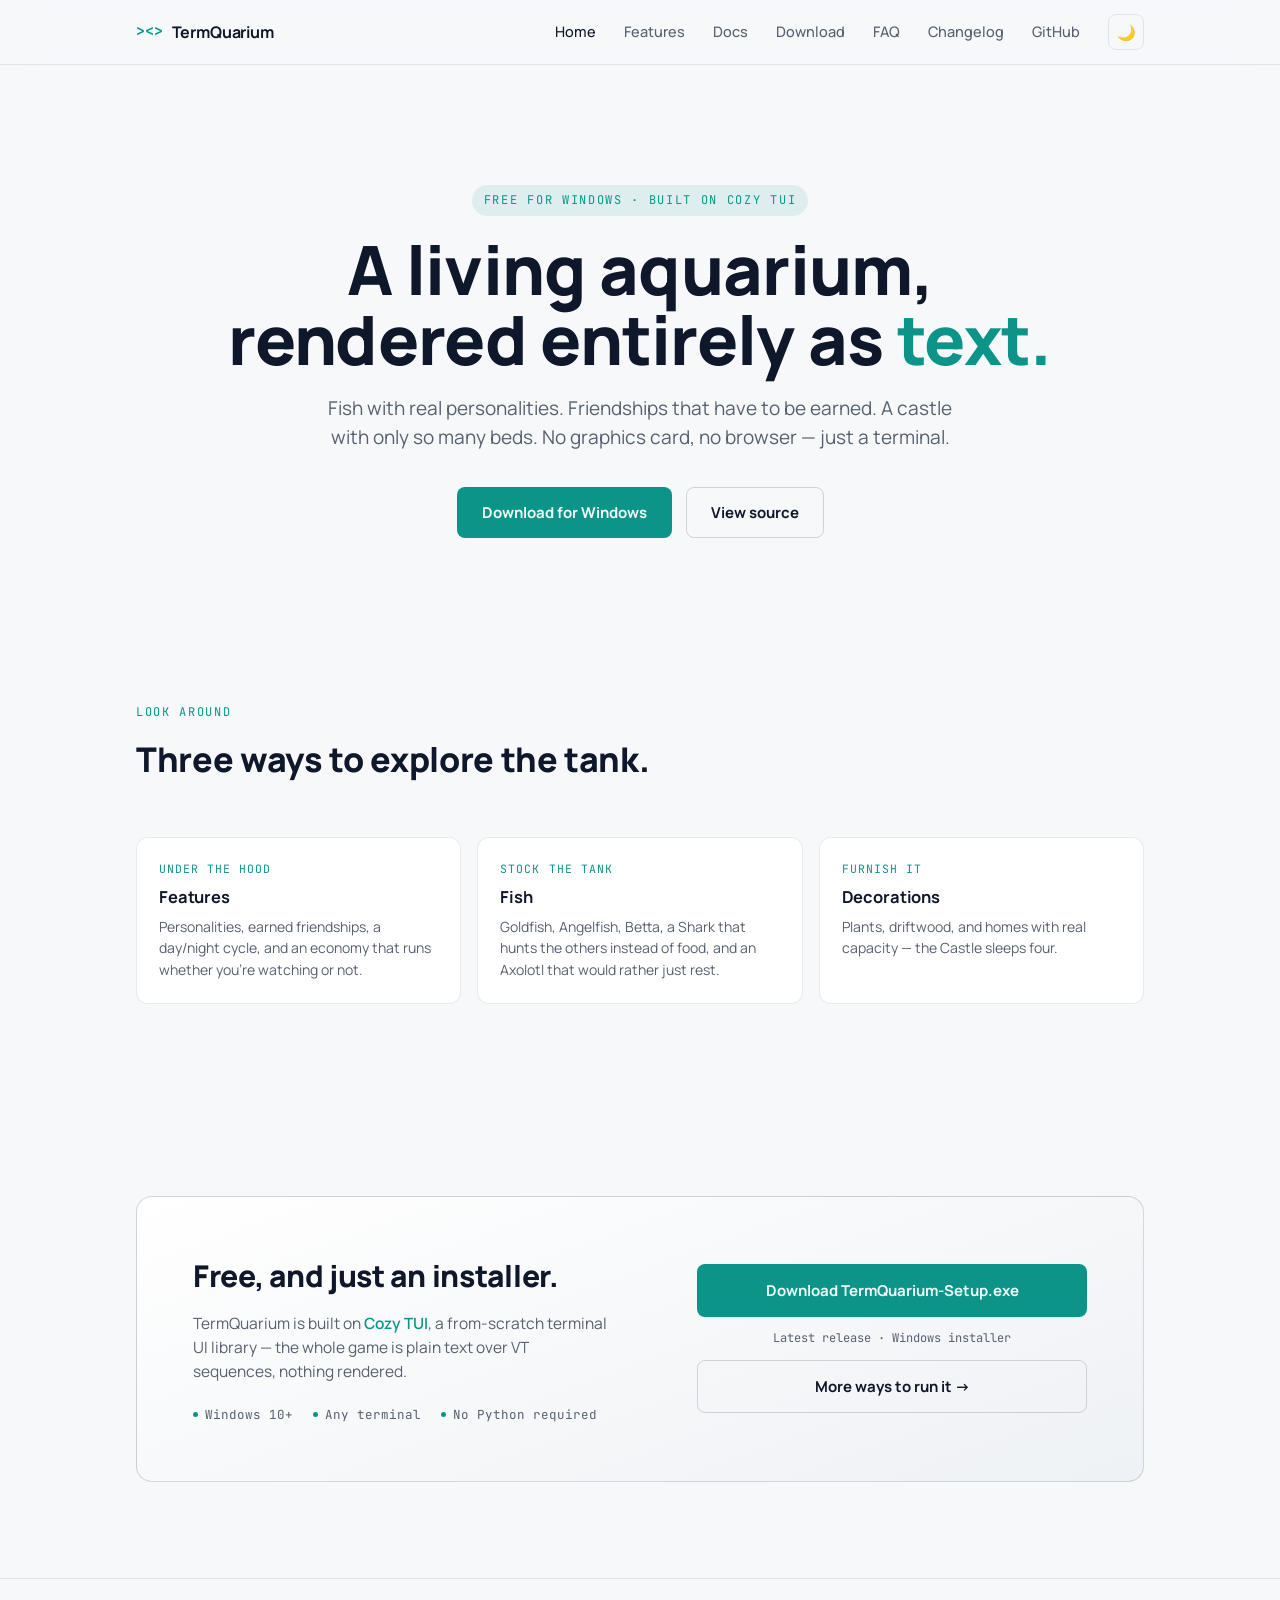
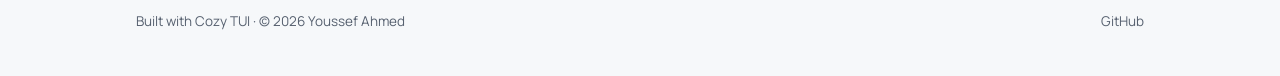
==== examples/aquarium/website/index.html @ ce991adc "feat(termquarium): cloud saves, forest exploration, ambience, and the docs site Aquarium example wor" ====
<!doctype html>
<html lang="en">
<head>
<meta charset="utf-8" />
<meta name="viewport" content="width=device-width, initial-scale=1" />
<title>TermQuarium — a living aquarium in your terminal</title>
<meta name="description" content="TermQuarium is a terminal aquarium simulator built on Cozy TUI. Fish grow personalities, earn friendships, and sleep inside the castle while you're away. Free for Windows." />
<link rel="icon" href="data:image/svg+xml,%3Csvg xmlns='http://www.w3.org/2000/svg' viewBox='0 0 100 100'%3E%3Ctext y='.9em' font-size='90'%3E%F0%9F%90%A0%3C/text%3E%3C/svg%3E" />
<link rel="preconnect" href="https://fonts.googleapis.com" />
<link rel="preconnect" href="https://fonts.gstatic.com" crossorigin />
<link href="https://fonts.googleapis.com/css2?family=Manrope:wght@400;500;600;700;800&family=JetBrains+Mono:wght@400;500;600&display=swap" rel="stylesheet" />
<link rel="stylesheet" href="styles.css" />
</head>
<body>

  <nav class="nav">
    <div class="wrap">
      <a class="logo" href="index.html"><span class="glyph">&gt;&lt;&gt;</span>TermQuarium</a>
      <div class="nav-right">
        <div class="nav-links" id="navLinks">
          <a class="link" href="index.html" aria-current="page">Home</a>
          <a class="link" href="features.html">Features</a>
          <a class="link" href="documentation/index.html">Docs</a>
          <a class="link" href="download.html">Download</a>
          <a class="link" href="faq.html">FAQ</a>
          <a class="link" href="changelog.html">Changelog</a>
          <a class="link" href="https://github.com/youssefahmed2017/TermQuarium" target="_blank">GitHub</a>
        </div>
        <div class="nav-actions">
          <button class="icon-btn" id="themeToggle" aria-label="Toggle day/night theme" title="Toggle day/night theme">🌙</button>
          <button class="icon-btn nav-toggle" id="navToggle" aria-label="Open menu" aria-expanded="false" aria-controls="navLinks">☰</button>
        </div>
      </div>
    </div>
  </nav>

  <header class="hero">
    <div class="wrap">
      <span class="eyebrow">Free for Windows · built on Cozy TUI</span>
      <h1>A living aquarium,<br />rendered entirely as <span class="accent-text">text.</span></h1>
      <p class="lede">Fish with real personalities. Friendships that have to be earned. A castle with only so many beds. No graphics card, no browser — just a terminal.</p>
      <div class="cta-row">
        <a class="btn btn-primary" href="download.html">Download for Windows</a>
        <a class="btn btn-ghost" href="https://github.com/youssefahmed2017/TermQuarium" target="_blank">View source</a>
      </div>
    </div>
  </header>

  <main>

    <section class="tight">
      <div class="wrap">
        <div class="section-head">
          <span class="eyebrow mono" style="background:none;padding:0;display:inline">Look around</span>
          <h2>Three ways to explore the tank.</h2>
        </div>
        <div class="teaser-grid">
          <a class="teaser-card" href="features.html">
            <span class="tag">Under the hood</span>
            <h3>Features</h3>
            <p>Personalities, earned friendships, a day/night cycle, and an economy that runs whether you're watching or not.</p>
          </a>
          <a class="teaser-card" href="documentation/fish.html">
            <span class="tag">Stock the tank</span>
            <h3>Fish</h3>
            <p>Goldfish, Angelfish, Betta, a Shark that hunts the others instead of food, and an Axolotl that would rather just rest.</p>
          </a>
          <a class="teaser-card" href="documentation/decorations.html">
            <span class="tag">Furnish it</span>
            <h3>Decorations</h3>
            <p>Plants, driftwood, and homes with real capacity — the Castle sleeps four.</p>
          </a>
        </div>
      </div>
    </section>

    <section id="download">
      <div class="wrap">
        <div class="download">
          <div>
            <h2>Free, and just an installer.</h2>
            <p>TermQuarium is built on <a target="_blank" href="https://github.com/youssefahmed2017/cozy_tui" style="color:var(--accent);text-decoration:none;font-weight:600">Cozy TUI</a>, a from-scratch terminal UI library — the whole game is plain text over VT sequences, nothing rendered.</p>
            <div class="req-row">
              <span>Windows 10+</span>
              <span>Any terminal</span>
              <span>No Python required</span>
            </div>
          </div>
          <div class="download-actions">
            <a class="btn btn-primary" target="_blank" href="https://github.com/youssefahmed2017/TermQuarium/releases/latest/download/TermQuarium-Setup.exe">Download TermQuarium-Setup.exe</a>
            <span class="filesize">Latest release · Windows installer</span>
            <a class="btn btn-ghost" href="download.html">More ways to run it →</a>
          </div>
        </div>
      </div>
    </section>

  </main>

  <footer>
    <div class="wrap">
      <span>Built with <a href="https://github.com/youssefahmed2017/cozy_tui" target="_blank">Cozy TUI</a> · © 2026 Youssef Ahmed</span>
      <span><a href="https://github.com/youssefahmed2017/TermQuarium">GitHub</a></span>
    </div>
  </footer>

<script src="script.js"></script>
</body>
</html>
---- examples/aquarium/website/styles.css ----
:root {
  --bg: #0a0e14;
  --surface: #11161f;
  --surface-2: #171d29;
  --border: rgba(148, 163, 184, 0.13);
  --border-strong: rgba(148, 163, 184, 0.24);
  --ink: #eef2f6;
  --ink-muted: #7c8798;
  --accent: #2dd4bf;
  --accent-ink: #04211d;
  --accent-soft: rgba(45, 212, 191, 0.14);
  --amber: #f5a623;
  --glow: rgba(45, 212, 191, 0.22);
}
@media (prefers-color-scheme: light) {
  :root {
    --bg: #f6f8fa;
    --surface: #ffffff;
    --surface-2: #eef1f5;
    --border: rgba(15, 23, 42, 0.09);
    --border-strong: rgba(15, 23, 42, 0.16);
    --ink: #0f172a;
    --ink-muted: #56606f;
    --accent: #0d9488;
    --accent-ink: #f0fdfa;
    --accent-soft: rgba(13, 148, 136, 0.1);
    --glow: rgba(13, 148, 136, 0.16);
  }
}
:root[data-theme="dark"] {
  --bg: #0a0e14; --surface: #11161f; --surface-2: #171d29;
  --border: rgba(148, 163, 184, 0.13); --border-strong: rgba(148, 163, 184, 0.24);
  --ink: #eef2f6; --ink-muted: #7c8798;
  --accent: #2dd4bf; --accent-ink: #04211d; --accent-soft: rgba(45, 212, 191, 0.14);
  --glow: rgba(45, 212, 191, 0.22);
}
:root[data-theme="light"] {
  --bg: #f6f8fa; --surface: #ffffff; --surface-2: #eef1f5;
  --border: rgba(15, 23, 42, 0.09); --border-strong: rgba(15, 23, 42, 0.16);
  --ink: #0f172a; --ink-muted: #56606f;
  --accent: #0d9488; --accent-ink: #f0fdfa; --accent-soft: rgba(13, 148, 136, 0.1);
  --glow: rgba(13, 148, 136, 0.16);
}

* { box-sizing: border-box; }
html { color-scheme: dark light; scroll-behavior: smooth; }
body {
  margin: 0;
  background: var(--bg);
  color: var(--ink);
  font-family: "Manrope", system-ui, sans-serif;
  font-size: 16px;
  line-height: 1.55;
  -webkit-font-smoothing: antialiased;
  transition: background 0.25s ease, color 0.25s ease;
  overflow-x: hidden;
}
.mono { font-family: "JetBrains Mono", ui-monospace, Menlo, Consolas, monospace; }
h1, h2, h3 { text-wrap: balance; margin: 0; letter-spacing: -0.01em; }
p { margin: 0; }
a { color: inherit; }
::selection { background: var(--accent); color: var(--accent-ink); }
:focus-visible { outline: 2px solid var(--accent); outline-offset: 3px; border-radius: 2px; }

.wrap { max-width: 1120px; margin: 0 auto; padding: 0 clamp(20px, 5vw, 56px); }

/* ---------------------------- nav ---------------------------- */
.nav {
  position: sticky; top: 0; z-index: 20;
  background: color-mix(in srgb, var(--bg) 82%, transparent);
  backdrop-filter: blur(14px);
  border-bottom: 1px solid var(--border);
}
.nav .wrap { display: flex; align-items: center; justify-content: space-between; height: 64px; position: relative; }
.logo { display: flex; align-items: center; gap: 9px; font-weight: 700; font-size: 16px; letter-spacing: -0.01em; text-decoration: none; color: var(--ink); }
.logo .glyph { font-family: "JetBrains Mono", monospace; color: var(--accent); font-size: 15px; }
.nav-right { display: flex; align-items: center; gap: clamp(16px, 2.6vw, 28px); }
.nav-links { display: flex; align-items: center; gap: clamp(16px, 2.6vw, 28px); font-size: 14.5px; }
.nav-links a.link { text-decoration: none; color: var(--ink-muted); font-weight: 500; white-space: nowrap; }
.nav-links a.link:hover, .nav-links a.link[aria-current="page"] { color: var(--ink); }
.nav-actions { display: flex; align-items: center; gap: 10px; flex: none; }
.icon-btn {
  font-family: inherit; background: none; border: 1px solid var(--border);
  color: var(--ink); border-radius: 8px; width: 36px; height: 36px;
  display: grid; place-items: center; cursor: pointer; font-size: 15px; flex: none;
}
.icon-btn:hover { border-color: var(--border-strong); }
.nav-toggle { display: none; font-size: 17px; }
.btn {
  font-family: "Manrope", sans-serif; font-weight: 700; font-size: 14.5px;
  text-decoration: none; padding: 10px 18px; border-radius: 8px;
  display: inline-flex; align-items: center; gap: 8px; border: 1px solid transparent;
  transition: transform 0.15s ease, filter 0.15s ease, border-color 0.15s ease;
}
.btn-primary { background: var(--accent); color: var(--accent-ink); }
.btn-primary:hover { filter: brightness(1.08); transform: translateY(-1px); }
.btn-ghost { border-color: var(--border-strong); color: var(--ink); }
.btn-ghost:hover { border-color: var(--accent); color: var(--accent); }

/* ---------------------------- hero ---------------------------- */
.hero { padding: clamp(64px, 10vw, 120px) 0 clamp(48px, 7vw, 84px); text-align: center; }
.hero.page-hero { padding: clamp(44px, 6vw, 68px) 0 clamp(28px, 4vw, 40px); }
.eyebrow {
  font-family: "JetBrains Mono", monospace; text-transform: uppercase; letter-spacing: 0.14em;
  font-size: 12px; color: var(--accent); margin-bottom: 18px; display: inline-flex;
  align-items: center; gap: 8px; background: var(--accent-soft); padding: 6px 12px; border-radius: 999px;
}
.hero h1 {
  font-size: clamp(38px, 6.4vw, 68px); font-weight: 800; line-height: 1.03;
  max-width: 18ch; margin: 0 auto 20px;
}
.hero.page-hero h1 { font-size: clamp(30px, 4.4vw, 46px); max-width: 22ch; margin-bottom: 14px; }
.hero h1 .accent-text { color: var(--accent); }
.hero p.lede { font-size: clamp(16px, 2vw, 19px); color: var(--ink-muted); max-width: 52ch; margin: 0 auto 34px; }
.hero.page-hero p.lede { margin-bottom: 0; }
.cta-row { display: flex; flex-wrap: wrap; gap: 14px; justify-content: center; margin-bottom: clamp(48px, 8vw, 76px); }
.cta-row .btn { padding: 13px 24px; font-size: 15px; }

/* ---- terminal-chrome panel, reused for code/shell snippets ---- */
.plate-frame {
  position: relative;
  background: var(--surface);
  border: 1px solid var(--border-strong);
  border-radius: 14px;
  box-shadow: 0 40px 80px -30px rgba(0, 0, 0, 0.55);
  overflow: hidden;
  text-align: left;
  max-width: 860px;
  margin: 0 auto;
}
.plate-titlebar {
  display: flex; align-items: center; gap: 10px; padding: 11px 18px;
  border-bottom: 1px solid var(--border); background: var(--surface-2);
}
.plate-titlebar .tab {
  font-family: "JetBrains Mono", monospace; font-size: 12px; color: var(--ink-muted);
  display: flex; align-items: center; gap: 7px;
}
.plate-titlebar .tab .led { width: 6px; height: 6px; border-radius: 50%; background: var(--accent); box-shadow: 0 0 6px var(--glow); }
.plate-titlebar .status { margin-left: auto; font-family: "JetBrains Mono", monospace; font-size: 11.5px; color: var(--ink-muted); }
.tank {
  font-family: "JetBrains Mono", monospace; font-size: 13px; line-height: 1.55;
  padding: 20px 22px 22px; color: #b9c4d6; overflow-x: auto; white-space: pre;
  position: relative; min-height: 240px;
}
.plant { color: #57a869; }
.rock { color: #6b7385; }
.castle-roof { color: #d3a24a; }
.goldfish { color: #ecc24c; }
.angelfish { color: var(--accent); }
.betta { color: #e2685f; }

/* ---------------------------- sections ---------------------------- */
section { padding: clamp(56px, 8vw, 96px) 0; }
section.tight { padding-top: 0; }
.section-head { max-width: 56ch; margin-bottom: clamp(32px, 5vw, 52px); }
.section-head .eyebrow { background: none; padding: 0; }
.section-head h2 { font-size: clamp(26px, 3.2vw, 34px); font-weight: 800; margin-top: 10px; }
.section-head p { color: var(--ink-muted); margin-top: 10px; font-size: 15.5px; }

/* ---- feature rows ---- */
.feature-list { display: grid; gap: 0; }
.feature {
  display: grid; grid-template-columns: 160px 1fr; gap: 28px;
  padding: 26px 0; border-top: 1px solid var(--border);
}
.feature:last-child { border-bottom: 1px solid var(--border); }
.feature .tag {
  font-family: "JetBrains Mono", monospace; font-size: 12px; text-transform: uppercase;
  letter-spacing: 0.09em; color: var(--accent); padding-top: 4px;
}
.feature h3 { font-size: 18.5px; font-weight: 700; margin-bottom: 7px; }
.feature p { color: var(--ink-muted); font-size: 15px; max-width: 60ch; }

/* ---- card grid (species / decorations) ---- */
.card-grid { display: grid; grid-template-columns: repeat(auto-fit, minmax(210px, 1fr)); gap: 1px; background: var(--border); border: 1px solid var(--border); border-radius: 12px; overflow: hidden; }
.card-grid .card { background: var(--surface); padding: 26px 22px; display: flex; flex-direction: column; gap: 8px; }
.card-grid .card .glyph { font-family: "JetBrains Mono", monospace; font-size: 24px; }
.card-grid .card h3 { font-size: 17px; font-weight: 700; }
.card-grid .card p { font-size: 14px; color: var(--ink-muted); }
.card-grid .card .price { font-family: "JetBrains Mono", monospace; font-size: 12px; color: var(--ink-muted); margin-top: auto; padding-top: 8px; }

.note-card {
  border: 1px dashed var(--border-strong); border-radius: 12px; padding: 18px 22px;
  color: var(--ink-muted); font-size: 14.5px; margin-top: 28px;
}
.note-card b { color: var(--ink); }

/* ---- home teaser grid ---- */
.teaser-grid { display: grid; grid-template-columns: repeat(auto-fit, minmax(220px, 1fr)); gap: 16px; }
.teaser-card {
  background: var(--surface); border: 1px solid var(--border); border-radius: 12px;
  padding: 22px; text-decoration: none; color: var(--ink);
  transition: border-color 0.15s ease, transform 0.15s ease;
  display: flex; flex-direction: column; gap: 6px;
}
.teaser-card:hover { border-color: var(--border-strong); transform: translateY(-2px); }
.teaser-card .tag { font-family: "JetBrains Mono", monospace; font-size: 11.5px; text-transform: uppercase; letter-spacing: 0.09em; color: var(--accent); }
.teaser-card h3 { font-size: 16.5px; font-weight: 700; }
.teaser-card p { font-size: 14px; color: var(--ink-muted); }


/* ---- documentation shell (sidebar + content) ---- */
.docs-shell { display: grid; grid-template-columns: 200px 1fr; gap: clamp(28px, 5vw, 56px); align-items: start; }
.docs-sidebar { position: sticky; top: 84px; display: flex; flex-direction: column; gap: 2px; }
.docs-sidebar .kicker { font-family: "JetBrains Mono", monospace; font-size: 11px; text-transform: uppercase; letter-spacing: 0.09em; color: var(--ink-muted); margin-bottom: 8px; }
.docs-sidebar a { text-decoration: none; color: var(--ink-muted); font-size: 14.5px; padding: 7px 10px; border-radius: 7px; }
.docs-sidebar a:hover { color: var(--ink); background: var(--surface); }
.docs-sidebar a[aria-current="page"] { color: var(--ink); background: var(--surface-2); font-weight: 600; }
.docs-content h2 { font-size: clamp(22px, 2.6vw, 27px); font-weight: 800; margin: 36px 0 12px; }
.docs-content h2:first-child { margin-top: 0; }
.docs-content p { color: var(--ink-muted); font-size: 15.5px; margin-bottom: 12px; max-width: 68ch; }
.docs-content ul, .docs-content ol { color: var(--ink-muted); font-size: 15px; max-width: 68ch; padding-left: 20px; margin-bottom: 12px; }
.docs-content li { margin-bottom: 6px; }
.docs-content table { border-collapse: collapse; width: 100%; margin: 8px 0 20px; font-size: 14.5px; }
.docs-content th, .docs-content td { text-align: left; padding: 9px 14px; border-bottom: 1px solid var(--border); }
.docs-content th { color: var(--ink-muted); font-weight: 600; font-family: "JetBrains Mono", monospace; font-size: 12px; text-transform: uppercase; letter-spacing: 0.06em; }
.docs-content kbd { font-family: "JetBrains Mono", monospace; font-size: 12.5px; background: var(--surface-2); border: 1px solid var(--border-strong); border-radius: 5px; padding: 2px 7px; color: var(--ink); }
.docs-table-wrap { overflow-x: auto; }
@media (max-width: 760px) {
  .docs-shell { grid-template-columns: 1fr; }
  .docs-sidebar { position: static; flex-direction: row; flex-wrap: wrap; }
}

/* ---- FAQ ---- */
.faq-list { display: grid; gap: 1px; background: var(--border); border: 1px solid var(--border); border-radius: 12px; overflow: hidden; }
.faq-item { background: var(--surface); padding: 20px 24px; }
.faq-item h3 { font-size: 15.5px; font-weight: 700; margin-bottom: 6px; }
.faq-item p { font-size: 14.5px; color: var(--ink-muted); }

/* ---- Changelog ---- */
.changelog-entry { border-top: 1px solid var(--border); padding: 28px 0; }
.changelog-entry:last-child { border-bottom: 1px solid var(--border); }
.changelog-head { display: flex; align-items: baseline; gap: 12px; margin-bottom: 14px; flex-wrap: wrap; }
.changelog-version { font-family: "JetBrains Mono", monospace; font-weight: 600; font-size: 15px; }
.changelog-date { font-size: 13px; color: var(--ink-muted); }
.changelog-group { margin-bottom: 12px; }
.changelog-group:last-child { margin-bottom: 0; }
.changelog-group .kind { font-family: "JetBrains Mono", monospace; font-size: 11.5px; text-transform: uppercase; letter-spacing: 0.09em; color: var(--accent); margin-bottom: 6px; display: block; }
.changelog-group ul { margin: 0; padding-left: 18px; color: var(--ink-muted); font-size: 14.5px; }
.changelog-group li { margin-bottom: 4px; }
.changelog-badge {
  font-family: "JetBrains Mono", monospace; font-size: 10.5px; text-transform: uppercase;
  letter-spacing: 0.08em; color: var(--ink-muted); background: var(--surface-2);
  border: 1px dashed var(--border-strong); border-radius: 999px; padding: 3px 10px;
}
.changelog-entry.is-planned .changelog-group .kind { color: var(--ink-muted); }

/* ---- download ---- */
.download {
  background: linear-gradient(160deg, var(--surface), var(--surface-2));
  border: 1px solid var(--border-strong); border-radius: 16px;
  padding: clamp(36px, 5vw, 56px); display: grid; grid-template-columns: 1.2fr 1fr; gap: 36px; align-items: center;
}
.download h2 { font-size: clamp(24px, 3vw, 30px); font-weight: 800; margin-bottom: 12px; }
.download p { color: var(--ink-muted); font-size: 15.5px; max-width: 46ch; }
.req-row { display: flex; flex-wrap: wrap; gap: 10px 20px; margin-top: 22px; font-family: "JetBrains Mono", monospace; font-size: 12.5px; color: var(--ink-muted); }
.req-row span { display: flex; align-items: center; gap: 7px; }
.req-row span::before { content: ""; width: 5px; height: 5px; border-radius: 50%; background: var(--accent); }
.download-actions { display: flex; flex-direction: column; gap: 12px; }
.download-actions .btn { justify-content: center; padding: 14px 22px; font-size: 15px; }
.filesize { font-size: 12px; color: var(--ink-muted); text-align: center; font-family: "JetBrains Mono", monospace; }

footer { border-top: 1px solid var(--border); padding: 32px 0 44px; }
footer .wrap { display: flex; flex-wrap: wrap; gap: 16px; align-items: center; justify-content: space-between; font-size: 13.5px; color: var(--ink-muted); }
footer a { color: var(--ink-muted); text-decoration: none; }
footer a:hover { color: var(--accent); }

@media (max-width: 760px) {
  .download { grid-template-columns: 1fr; }
  .vignette-section .wrap { grid-template-columns: 1fr; }
  .feature { grid-template-columns: 1fr; gap: 6px; }

  .nav-toggle { display: grid; }
  .nav-links { display: none; }
  .nav.is-open .nav-links {
    display: flex; flex-direction: column; align-items: stretch; gap: 2px;
    position: absolute; top: 64px; left: 0; right: 0;
    background: var(--surface); border-bottom: 1px solid var(--border);
    padding: 8px 20px 18px;
    box-shadow: 0 24px 40px -24px rgba(0, 0, 0, 0.45);
  }
  .nav.is-open .nav-links .link { display: block; padding: 10px 2px; }
}
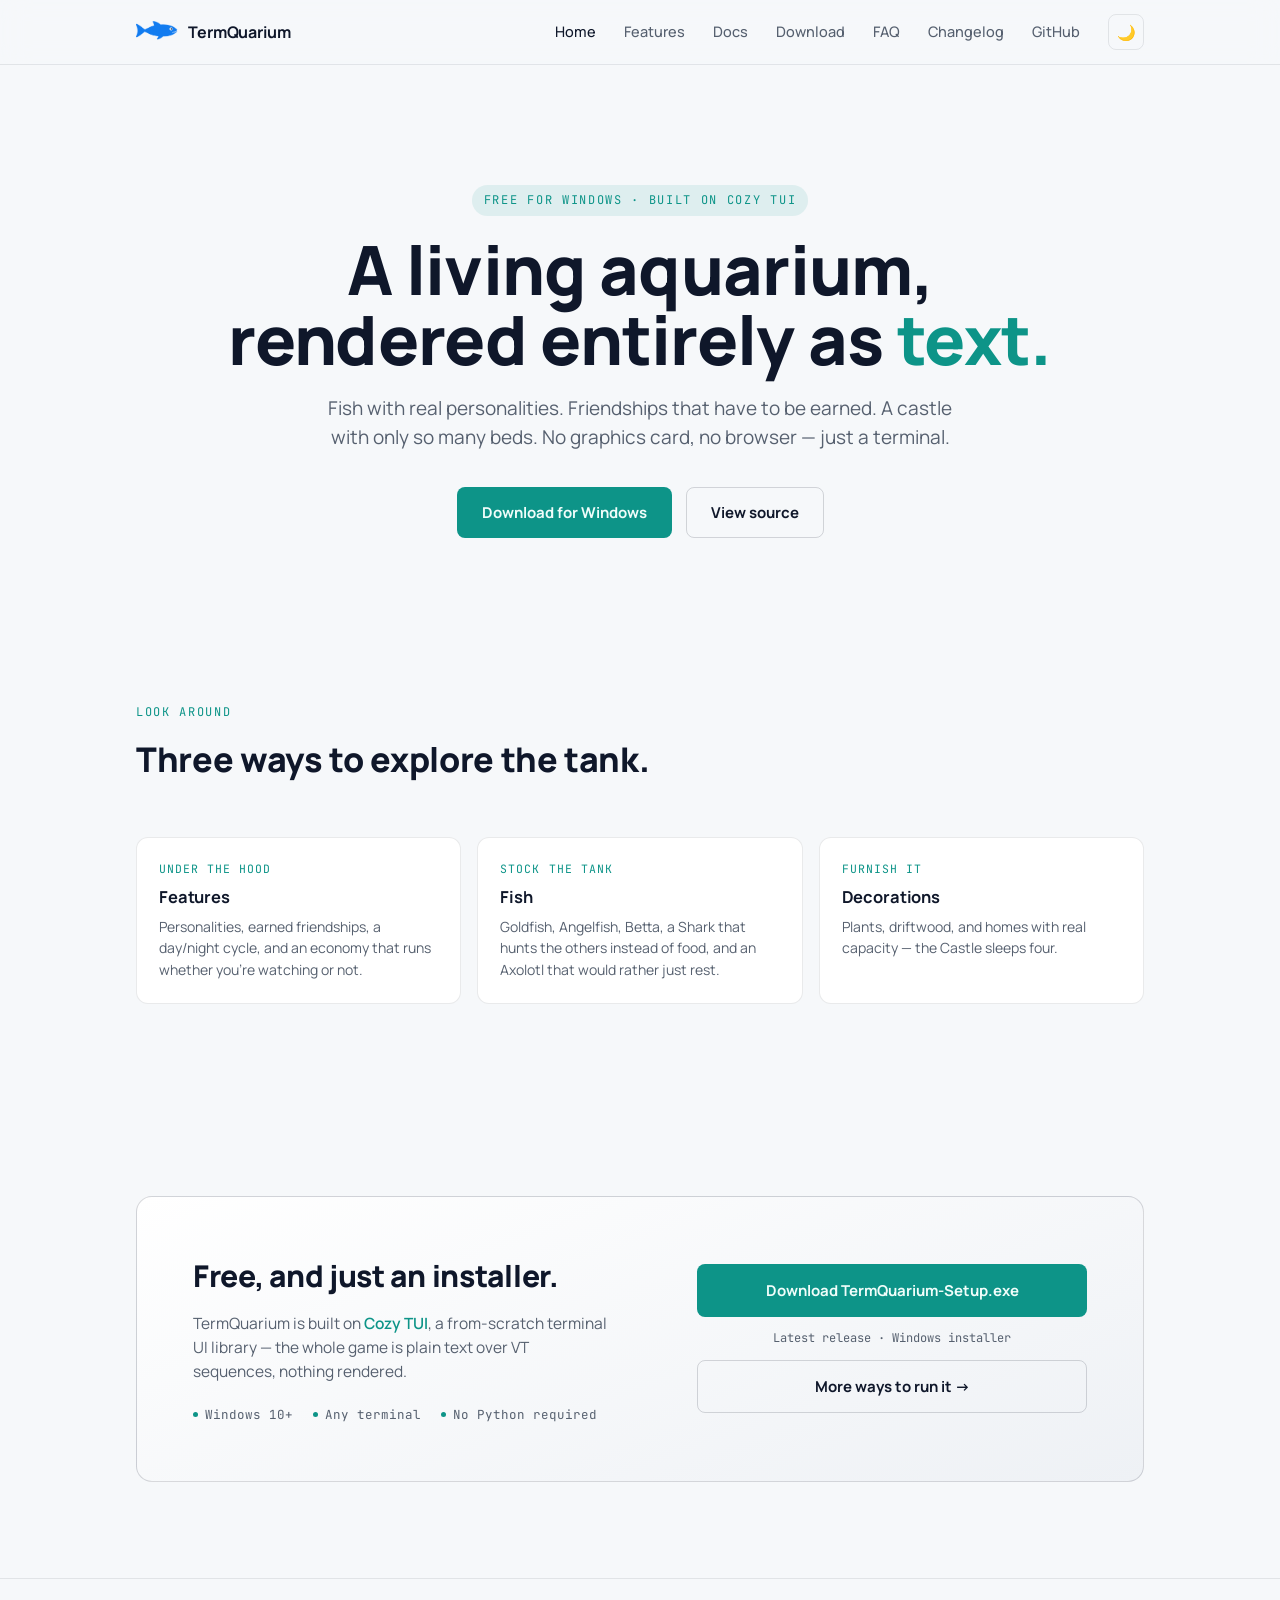
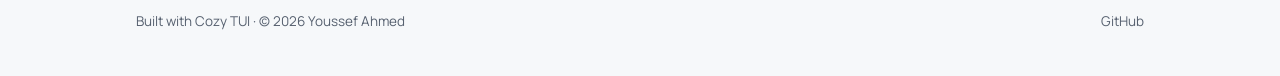
==== commit f0f12471: "Add TermQuarium's Birthday System, sound, and console rewrite; sync website Mirrors the aquarium sta" ====
--- a/examples/aquarium/website/index.html
+++ b/examples/aquarium/website/index.html
@@ -1,109 +1,111 @@
-<!doctype html>
-<html lang="en">
-<head>
-<meta charset="utf-8" />
-<meta name="viewport" content="width=device-width, initial-scale=1" />
-<title>TermQuarium — a living aquarium in your terminal</title>
-<meta name="description" content="TermQuarium is a terminal aquarium simulator built on Cozy TUI. Fish grow personalities, earn friendships, and sleep inside the castle while you're away. Free for Windows." />
-<link rel="icon" href="data:image/svg+xml,%3Csvg xmlns='http://www.w3.org/2000/svg' viewBox='0 0 100 100'%3E%3Ctext y='.9em' font-size='90'%3E%F0%9F%90%A0%3C/text%3E%3C/svg%3E" />
-<link rel="preconnect" href="https://fonts.googleapis.com" />
-<link rel="preconnect" href="https://fonts.gstatic.com" crossorigin />
-<link href="https://fonts.googleapis.com/css2?family=Manrope:wght@400;500;600;700;800&family=JetBrains+Mono:wght@400;500;600&display=swap" rel="stylesheet" />
-<link rel="stylesheet" href="styles.css" />
-</head>
-<body>
-
-  <nav class="nav">
-    <div class="wrap">
-      <a class="logo" href="index.html"><span class="glyph">&gt;&lt;&gt;</span>TermQuarium</a>
-      <div class="nav-right">
-        <div class="nav-links" id="navLinks">
-          <a class="link" href="index.html" aria-current="page">Home</a>
-          <a class="link" href="features.html">Features</a>
-          <a class="link" href="documentation/index.html">Docs</a>
-          <a class="link" href="download.html">Download</a>
-          <a class="link" href="faq.html">FAQ</a>
-          <a class="link" href="changelog.html">Changelog</a>
-          <a class="link" href="https://github.com/youssefahmed2017/TermQuarium" target="_blank">GitHub</a>
-        </div>
-        <div class="nav-actions">
-          <button class="icon-btn" id="themeToggle" aria-label="Toggle day/night theme" title="Toggle day/night theme">🌙</button>
-          <button class="icon-btn nav-toggle" id="navToggle" aria-label="Open menu" aria-expanded="false" aria-controls="navLinks">☰</button>
-        </div>
-      </div>
-    </div>
-  </nav>
-
-  <header class="hero">
-    <div class="wrap">
-      <span class="eyebrow">Free for Windows · built on Cozy TUI</span>
-      <h1>A living aquarium,<br />rendered entirely as <span class="accent-text">text.</span></h1>
-      <p class="lede">Fish with real personalities. Friendships that have to be earned. A castle with only so many beds. No graphics card, no browser — just a terminal.</p>
-      <div class="cta-row">
-        <a class="btn btn-primary" href="download.html">Download for Windows</a>
-        <a class="btn btn-ghost" href="https://github.com/youssefahmed2017/TermQuarium" target="_blank">View source</a>
-      </div>
-    </div>
-  </header>
-
-  <main>
-
-    <section class="tight">
-      <div class="wrap">
-        <div class="section-head">
-          <span class="eyebrow mono" style="background:none;padding:0;display:inline">Look around</span>
-          <h2>Three ways to explore the tank.</h2>
-        </div>
-        <div class="teaser-grid">
-          <a class="teaser-card" href="features.html">
-            <span class="tag">Under the hood</span>
-            <h3>Features</h3>
-            <p>Personalities, earned friendships, a day/night cycle, and an economy that runs whether you're watching or not.</p>
-          </a>
-          <a class="teaser-card" href="documentation/fish.html">
-            <span class="tag">Stock the tank</span>
-            <h3>Fish</h3>
-            <p>Goldfish, Angelfish, Betta, a Shark that hunts the others instead of food, and an Axolotl that would rather just rest.</p>
-          </a>
-          <a class="teaser-card" href="documentation/decorations.html">
-            <span class="tag">Furnish it</span>
-            <h3>Decorations</h3>
-            <p>Plants, driftwood, and homes with real capacity — the Castle sleeps four.</p>
-          </a>
-        </div>
-      </div>
-    </section>
-
-    <section id="download">
-      <div class="wrap">
-        <div class="download">
-          <div>
-            <h2>Free, and just an installer.</h2>
-            <p>TermQuarium is built on <a target="_blank" href="https://github.com/youssefahmed2017/cozy_tui" style="color:var(--accent);text-decoration:none;font-weight:600">Cozy TUI</a>, a from-scratch terminal UI library — the whole game is plain text over VT sequences, nothing rendered.</p>
-            <div class="req-row">
-              <span>Windows 10+</span>
-              <span>Any terminal</span>
-              <span>No Python required</span>
-            </div>
-          </div>
-          <div class="download-actions">
-            <a class="btn btn-primary" target="_blank" href="https://github.com/youssefahmed2017/TermQuarium/releases/latest/download/TermQuarium-Setup.exe">Download TermQuarium-Setup.exe</a>
-            <span class="filesize">Latest release · Windows installer</span>
-            <a class="btn btn-ghost" href="download.html">More ways to run it →</a>
-          </div>
-        </div>
-      </div>
-    </section>
-
-  </main>
-
-  <footer>
-    <div class="wrap">
-      <span>Built with <a href="https://github.com/youssefahmed2017/cozy_tui" target="_blank">Cozy TUI</a> · © 2026 Youssef Ahmed</span>
-      <span><a href="https://github.com/youssefahmed2017/TermQuarium">GitHub</a></span>
-    </div>
-  </footer>
-
-<script src="script.js"></script>
-</body>
-</html>
+<!doctype html>
+<html lang="en">
+<head>
+<meta charset="utf-8" />
+<meta name="viewport" content="width=device-width, initial-scale=1" />
+<title>TermQuarium — a living aquarium in your terminal</title>
+<meta name="description" content="TermQuarium is a terminal aquarium simulator built on Cozy TUI. Fish grow personalities, earn friendships, and sleep inside the castle while you're away. Free for Windows." />
+<link rel="icon" type="image/x-icon" href="favicon.ico" />
+<link rel="icon" type="image/png" sizes="32x32" href="assets/favicon-32.png" />
+<link rel="apple-touch-icon" href="assets/apple-touch-icon.png" />
+<link rel="preconnect" href="https://fonts.googleapis.com" />
+<link rel="preconnect" href="https://fonts.gstatic.com" crossorigin />
+<link href="https://fonts.googleapis.com/css2?family=Manrope:wght@400;500;600;700;800&family=JetBrains+Mono:wght@400;500;600&display=swap" rel="stylesheet" />
+<link rel="stylesheet" href="styles.css" />
+</head>
+<body>
+
+  <nav class="nav">
+    <div class="wrap">
+      <a class="logo" href="index.html"><img class="logo-mark" src="assets/logo.png" alt="" width="44" height="22">TermQuarium</a>
+      <div class="nav-right">
+        <div class="nav-links" id="navLinks">
+          <a class="link" href="index.html" aria-current="page">Home</a>
+          <a class="link" href="features.html">Features</a>
+          <a class="link" href="documentation/index.html">Docs</a>
+          <a class="link" href="download.html">Download</a>
+          <a class="link" href="faq.html">FAQ</a>
+          <a class="link" href="changelog.html">Changelog</a>
+          <a class="link" href="https://github.com/youssefahmed2017/TermQuarium" target="_blank">GitHub</a>
+        </div>
+        <div class="nav-actions">
+          <button class="icon-btn" id="themeToggle" aria-label="Toggle day/night theme" title="Toggle day/night theme">🌙</button>
+          <button class="icon-btn nav-toggle" id="navToggle" aria-label="Open menu" aria-expanded="false" aria-controls="navLinks">☰</button>
+        </div>
+      </div>
+    </div>
+  </nav>
+
+  <header class="hero">
+    <div class="wrap">
+      <span class="eyebrow">Free for Windows · built on Cozy TUI</span>
+      <h1>A living aquarium,<br />rendered entirely as <span class="accent-text">text.</span></h1>
+      <p class="lede">Fish with real personalities. Friendships that have to be earned. A castle with only so many beds. No graphics card, no browser — just a terminal.</p>
+      <div class="cta-row">
+        <a class="btn btn-primary" href="download.html">Download for Windows</a>
+        <a class="btn btn-ghost" href="https://github.com/youssefahmed2017/TermQuarium" target="_blank">View source</a>
+      </div>
+    </div>
+  </header>
+
+  <main>
+
+    <section class="tight">
+      <div class="wrap">
+        <div class="section-head">
+          <span class="eyebrow mono" style="background:none;padding:0;display:inline">Look around</span>
+          <h2>Three ways to explore the tank.</h2>
+        </div>
+        <div class="teaser-grid">
+          <a class="teaser-card" href="features.html">
+            <span class="tag">Under the hood</span>
+            <h3>Features</h3>
+            <p>Personalities, earned friendships, a day/night cycle, and an economy that runs whether you're watching or not.</p>
+          </a>
+          <a class="teaser-card" href="documentation/fish.html">
+            <span class="tag">Stock the tank</span>
+            <h3>Fish</h3>
+            <p>Goldfish, Angelfish, Betta, a Shark that hunts the others instead of food, and an Axolotl that would rather just rest.</p>
+          </a>
+          <a class="teaser-card" href="documentation/decorations.html">
+            <span class="tag">Furnish it</span>
+            <h3>Decorations</h3>
+            <p>Plants, driftwood, and homes with real capacity — the Castle sleeps four.</p>
+          </a>
+        </div>
+      </div>
+    </section>
+
+    <section id="download">
+      <div class="wrap">
+        <div class="download">
+          <div>
+            <h2>Free, and just an installer.</h2>
+            <p>TermQuarium is built on <a target="_blank" href="https://github.com/youssefahmed2017/cozy_tui" style="color:var(--accent);text-decoration:none;font-weight:600">Cozy TUI</a>, a from-scratch terminal UI library — the whole game is plain text over VT sequences, nothing rendered.</p>
+            <div class="req-row">
+              <span>Windows 10+</span>
+              <span>Any terminal</span>
+              <span>No Python required</span>
+            </div>
+          </div>
+          <div class="download-actions">
+            <a class="btn btn-primary" target="_blank" href="https://github.com/youssefahmed2017/TermQuarium/releases/latest/download/TermQuarium-Setup.exe">Download TermQuarium-Setup.exe</a>
+            <span class="filesize">Latest release · Windows installer</span>
+            <a class="btn btn-ghost" href="download.html">More ways to run it →</a>
+          </div>
+        </div>
+      </div>
+    </section>
+
+  </main>
+
+  <footer>
+    <div class="wrap">
+      <span>Built with <a href="https://github.com/youssefahmed2017/cozy_tui" target="_blank">Cozy TUI</a> · © 2026 Youssef Ahmed</span>
+      <span><a href="https://github.com/youssefahmed2017/TermQuarium">GitHub</a></span>
+    </div>
+  </footer>
+
+<script src="script.js"></script>
+</body>
+</html>
--- a/examples/aquarium/website/styles.css
+++ b/examples/aquarium/website/styles.css
@@ -74,6 +74,7 @@
 .nav .wrap { display: flex; align-items: center; justify-content: space-between; height: 64px; position: relative; }
 .logo { display: flex; align-items: center; gap: 9px; font-weight: 700; font-size: 16px; letter-spacing: -0.01em; text-decoration: none; color: var(--ink); }
 .logo .glyph { font-family: "JetBrains Mono", monospace; color: var(--accent); font-size: 15px; }
+.logo-mark { height: 22px; width: auto; display: block; }
 .nav-right { display: flex; align-items: center; gap: clamp(16px, 2.6vw, 28px); }
 .nav-links { display: flex; align-items: center; gap: clamp(16px, 2.6vw, 28px); font-size: 14.5px; }
 .nav-links a.link { text-decoration: none; color: var(--ink-muted); font-weight: 500; white-space: nowrap; }
@@ -234,6 +235,8 @@
 .changelog-head { display: flex; align-items: baseline; gap: 12px; margin-bottom: 14px; flex-wrap: wrap; }
 .changelog-version { font-family: "JetBrains Mono", monospace; font-weight: 600; font-size: 15px; }
 .changelog-date { font-size: 13px; color: var(--ink-muted); }
+.changelog-download { margin-left: auto; font-size: 13px; font-weight: 600; color: var(--accent); text-decoration: none; white-space: nowrap; }
+.changelog-download:hover { text-decoration: underline; }
 .changelog-group { margin-bottom: 12px; }
 .changelog-group:last-child { margin-bottom: 0; }
 .changelog-group .kind { font-family: "JetBrains Mono", monospace; font-size: 11.5px; text-transform: uppercase; letter-spacing: 0.09em; color: var(--accent); margin-bottom: 6px; display: block; }
